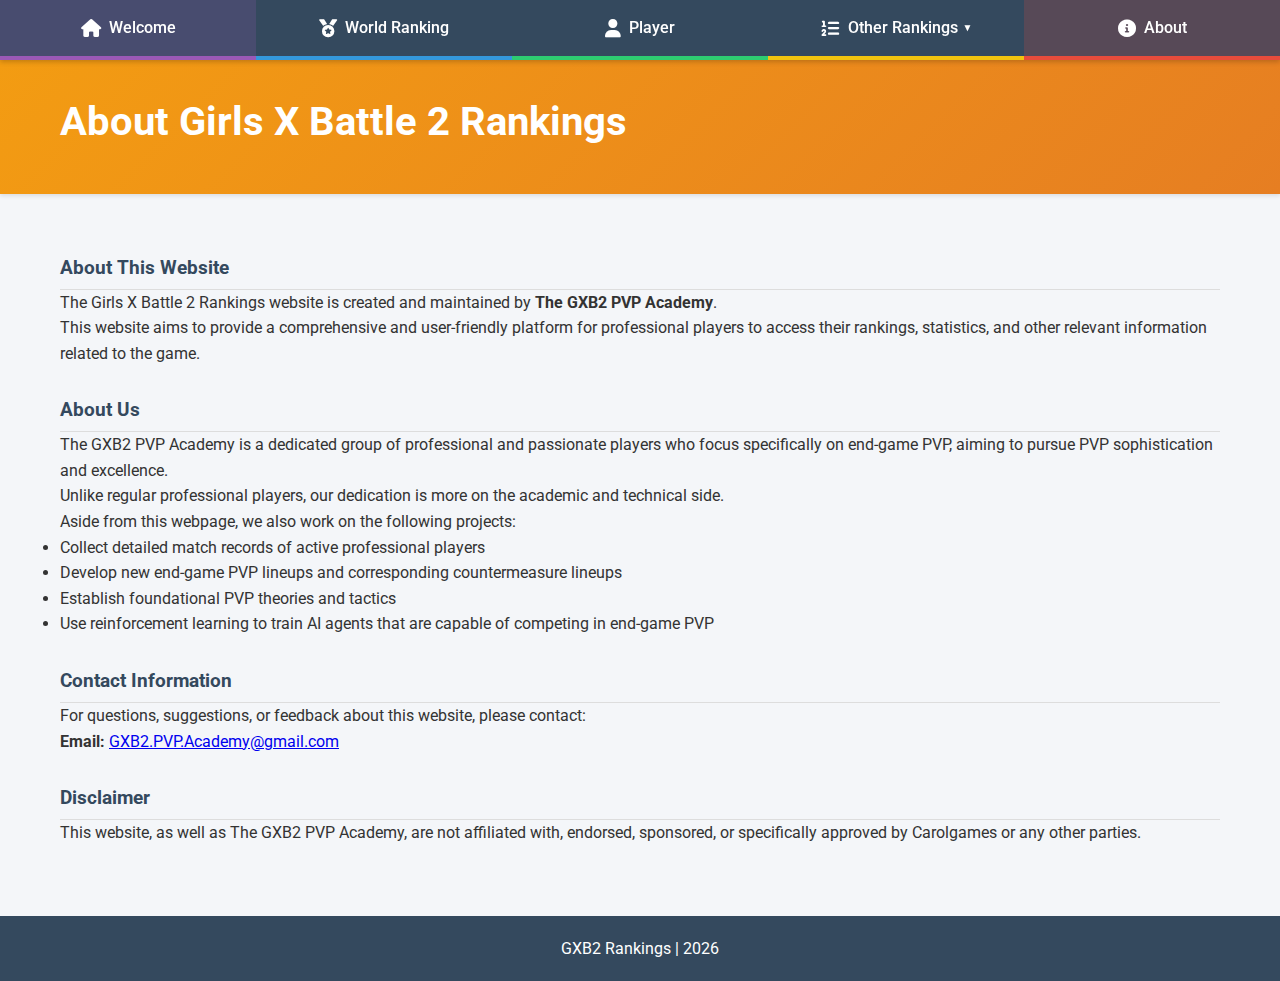
==== about.html @ 475e9439 "Initial commit" ====
<!DOCTYPE html>
<html lang="en">
<head>
    <meta charset="UTF-8">
    <meta name="viewport" content="width=device-width, initial-scale=1.0">
    <title>About - GXB2 Rankings</title>
    <link rel="stylesheet" href="css/styles.css">
    <link href="https://fonts.googleapis.com/css2?family=Roboto:wght@300;400;500;700&display=swap" rel="stylesheet">
    <!-- Font Awesome for icons -->
    <link rel="stylesheet" href="https://cdnjs.cloudflare.com/ajax/libs/font-awesome/6.0.0-beta3/css/all.min.css">
</head>
<body>
    
    <!-- Top Navigation Menu -->
    <nav class="nav-container">
        <div class="navbar">
            <ul class="nav-menu">
                <li class="nav-item">
                    <a href="index.html" class="nav-link">
                        <i class="fas fa-home nav-icon"></i>Welcome
                    </a>
                </li>
                <li class="nav-item">
                    <a href="world-ranking.html" class="nav-link">
                        <i class="fas fa-medal nav-icon"></i>World Ranking
                    </a>
                </li>
                <li class="nav-item">
                    <a href="player-search.html" class="nav-link">
                        <i class="fas fa-user nav-icon"></i>Player
                    </a>
                </li>
                <li class="nav-item dropdown">
                    <a href="#" class="nav-link dropdown-toggle">
                        <i class="fas fa-list-ol nav-icon"></i>Other Rankings
                    </a>
                    <ul class="dropdown-menu">
                        <a href="highest-score.html" class="dropdown-item">Highest Score Ranking</a>
                        <a href="historical-season.html" class="dropdown-item">Historical Season Ranking</a>
                        <a href="total-title.html" class="dropdown-item">Total Title Ranking</a>
                        <a href="no1-holder-consecutive.html" class="dropdown-item">World No.1 Ranking (Consecutive)</a>
                        <a href="no1-holder-regular.html" class="dropdown-item">World No.1 Ranking (Regular)</a>
                    </ul>
                </li>
                <li class="nav-item">
                    <a href="about.html" class="nav-link active">
                        <i class="fas fa-info-circle nav-icon"></i>About
                    </a>
                </li>
            </ul>
            <div class="menu-toggle">
                <i class="fas fa-bars"></i>
            </div>
        </div>
    </nav>

    <header>
        <div class="container">
            <h1>About Girls X Battle 2 Rankings</h1>
        </div>
    </header>
    
    <div class="page-container">
        <main class="container">
            <div class="page-content">
                <h3 style="margin-top: 30px; color: var(--dark); border-bottom: 1px solid var(--border); padding-bottom: 5px;">About This Website</h3>
                <p>The Girls X Battle 2 Rankings website is created and maintained by <strong>The GXB2 PVP Academy</strong>.</p>
                <p>This website aims to provide a comprehensive and user-friendly platform for professional players to access their rankings, statistics, and other relevant information related to the game.</p>

                <h3 style="margin-top: 30px; color: var(--dark); border-bottom: 1px solid var(--border); padding-bottom: 5px;">About Us</h3>
                <p>The GXB2 PVP Academy is a dedicated group of professional and passionate players who focus specifically on end-game PVP, aiming to pursue PVP sophistication and excellence.</p>
                <p>Unlike regular professional players, our dedication is more on the academic and technical side.</p>
                <p>Aside from this webpage, we also work on the following projects:</p>
                <li>Collect detailed match records of active professional players</li>
                <li>Develop new end-game PVP lineups and corresponding countermeasure lineups</li>
                <li>Establish foundational PVP theories and tactics</li>
                <li>Use reinforcement learning to train AI agents that are capable of competing in end-game PVP</li>

                <h3 style="margin-top: 30px; color: var(--dark); border-bottom: 1px solid var(--border); padding-bottom: 5px;">Contact Information</h3>
                <p>For questions, suggestions, or feedback about this website, please contact:</p>
                <p><strong>Email:</strong> <a href="mailto:GXB2.PVP.Academy@gmail.com">GXB2.PVP.Academy@gmail.com</a></p>
                
                <h3 style="margin-top: 30px; color: var(--dark); border-bottom: 1px solid var(--border); padding-bottom: 5px;">Disclaimer</h3>
                <p>This website, as well as The GXB2 PVP Academy, are not affiliated with, endorsed, sponsored, or specifically approved by Carolgames or any other parties.</p>
            </div>
        </main>
        
        <footer>
            <div class="container">
                <p>GXB2 Rankings | <span id="footer-year">2025</span></p>
            </div>
        </footer>
    </div>
    
    <script src="js/main.js"></script>
</body>
</html>
---- css/styles.css ----
:root {
    --primary: #f39c12;
    --secondary: #e67e22;
    --light: #f4f6f9;
    --dark: #34495e;
    --success: #2ecc71;
    --danger: #e74c3c;
    --text: #333;
    --text-light: #777;
    --border: #ddd;
    --shadow: 0 2px 4px rgba(0, 0, 0, 0.1);
}

* {
    margin: 0;
    padding: 0;
    box-sizing: border-box;
}

body {
    font-family: 'Roboto', sans-serif;
    background-color: var(--light);
    color: var(--text);
    line-height: 1.6;
}

.container {
    width: 100%;
    max-width: 1200px;
    margin: 0 auto;
    padding: 0 20px;
}

/* Header */
header {
    background: linear-gradient(135deg, var(--primary) 0%, var(--secondary) 100%);
    color: white;
    padding: 30px 0;
    box-shadow: var(--shadow);
}

header h1 {
    font-size: 2.5rem;
    font-weight: 700;
    margin-bottom: 10px;
}

header h1 span {
    font-weight: 300;
}

.season-info {
    display: flex;
    gap: 20px;
    opacity: 0.9;
}

/* Updated Navigation Menu - Horizontal Top Bar */
.nav-container {
    position: sticky;
    top: 0;
    left: 0;
    right: 0;
    background-color: var(--dark);
    box-shadow: 0 2px 5px rgba(0, 0, 0, 0.2);
    z-index: 1001;
    width: 100%;
}

.navbar {
    display: flex;
    flex-direction: row;
    justify-content: center;
    padding: 0;
    max-width: 1500px;
    margin: 0 auto;
}

.nav-menu {
    display: flex;
    flex-direction: row;
    list-style: none;
    margin: 0;
    padding: 0;
    justify-content: center;
    width: 100%;
}

.nav-item {
    position: relative;
    flex: 1;
    text-align: center;
    max-width: 300px; /* Increased from 250px for wider menu items */
}

.nav-link {
    display: flex;
    align-items: center;
    justify-content: center;
    color: white;
    text-decoration: none;
    padding: 15px 10px;
    font-weight: 500;
    transition: all 0.3s ease;
    white-space: nowrap;
    width: 100%;
    text-align: center;
}

.nav-icon {
    font-size: 18px;
    margin-right: 8px;
}

/* Different colors for menu items */
.nav-item:nth-child(1) .nav-link { border-bottom: 4px solid #9b59b6; } /* Purple*/
.nav-item:nth-child(2) .nav-link { border-bottom: 4px solid #3498db; } /* Blue */
.nav-item:nth-child(3) .nav-link { border-bottom: 4px solid #2ecc71; } /* Green */
.nav-item:nth-child(4) .nav-link { border-bottom: 4px solid #f1c40f; } /* Yellow */
.nav-item:nth-child(5) .nav-link { border-bottom: 4px solid #e74c3c; } /* Red */

/* Hover effect for menu items */
.nav-item:nth-child(1) .nav-link:hover { background-color: rgba(155, 89, 182, 0.2); } /* Purple*/
.nav-item:nth-child(2) .nav-link:hover { background-color: rgba(52, 152, 219, 0.2); } /* Blue */
.nav-item:nth-child(3) .nav-link:hover { background-color: rgba(46, 204, 113, 0.2); } /* Green */
.nav-item:nth-child(4) .nav-link:hover { background-color: rgba(241, 196, 15, 0.2); } /* Yellow */
.nav-item:nth-child(5) .nav-link:hover { background-color: rgba(231, 76, 60, 0.2); } /* Red */

/* Active state for menu items */
.nav-item:nth-child(1) .nav-link.active { background-color: rgba(155, 89, 182, 0.2); } /* Purple*/
.nav-item:nth-child(2) .nav-link.active { background-color: rgba(52, 152, 219, 0.2); } /* Blue */
.nav-item:nth-child(3) .nav-link.active { background-color: rgba(46, 204, 113, 0.2); } /* Green */
.nav-item:nth-child(4) .nav-link.active { background-color: rgba(241, 196, 15, 0.2); } /* Yellow */
.nav-item:nth-child(5) .nav-link.active { background-color: rgba(231, 76, 60, 0.2); } /* Red */

/* Dropdown Menu */
.dropdown-menu {
    display: none;
    position: absolute;
    top: 100%;
    left: 0;
    width: 100%; /* Match parent button width */
    background-color: var(--dark);
    box-shadow: 0 8px 16px rgba(0, 0, 0, 0.2);
    z-index: 1005;
    border-radius: 0 0 4px 4px;
}

/* Make dropdown appear on click instead of hover */
.dropdown.show .dropdown-menu {
    display: block;
    animation: fadeIn 0.2s ease;
}

@keyframes fadeIn {
    from { opacity: 0; transform: translateY(-10px); }
    to { opacity: 1; transform: translateY(0); }
}

.dropdown-item {
    display: flex;
    align-items: center;
    padding: 12px 15px;
    color: white;
    text-decoration: none;
    transition: all 0.3s ease;
    font-size: 0.9rem;
    text-align: left;
}

.dropdown-item:hover {
    background-color: rgba(243, 156, 18, 0.3);
}

.dropdown-toggle::after {
    content: '▼';
    margin-left: 5px;
    font-size: 10px;
    transition: transform 0.3s ease;
}

.dropdown.show .dropdown-toggle::after {
    transform: rotate(180deg);
}

/* Mobile Menu Toggle */
.menu-toggle {
    display: none;
    cursor: pointer;
    padding: 15px;
    background: none;
    border: none;
    color: white;
    font-size: 24px;
}

/* Page container adjustments for top nav */
.page-container {
    padding-left: 0;
}

/* Responsive adjustments for top menu */
@media (max-width: 768px) {
    .nav-menu {
        flex-direction: column;
        position: absolute;
        top: 100%;
        left: 0;
        width: 100%;
        background-color: var(--dark);
        display: none;
        box-shadow: 0 4px 8px rgba(0, 0, 0, 0.1);
    }
    
    .nav-menu.active {
        display: flex;
    }
    
    .menu-toggle {
        display: flex;
        align-items: center;
        justify-content: center;
        position: absolute;
        right: 20px;
        top: 15px;
    }
    
    .nav-item {
        max-width: none;
    }
    
    .dropdown-menu {
        position: static;
        width: 100%;
        box-shadow: none;
        background-color: rgba(0, 0, 0, 0.15);
    }
    
    .dropdown-item {
        padding-left: 30px;
    }
    
    .nav-item:nth-child(1) .nav-link,
    .nav-item:nth-child(2) .nav-link,
    .nav-item:nth-child(3) .nav-link,
    .nav-item:nth-child(4) .nav-link,
    .nav-item:nth-child(5) .nav-link {
        border-bottom: none;
        border-left: 4px solid transparent;
    }
    
    .nav-item:nth-child(1) .nav-link { border-left-color: #9b59b6; } /* Purple */
    .nav-item:nth-child(2) .nav-link { border-left-color: #3498db; } /* Blue */
    .nav-item:nth-child(3) .nav-link { border-left-color: #2ecc71; } /* Green */
    .nav-item:nth-child(4) .nav-link { border-left-color: #f1c40f; } /* Yellow */
    .nav-item:nth-child(5) .nav-link { border-left-color: #e74c3c; } /* Red */
}

/* Content area for placeholder pages */
.page-content {
    padding: 30px 0;
    min-height: 400px;
}

.page-title {
    margin-bottom: 20px;
    color: var(--dark);
    border-bottom: 2px solid var(--primary);
    padding-bottom: 10px;
}

/* Main Content */
main {
    padding: 40px 0;
}

.rankings-wrapper {
    background-color: white;
    border-radius: 8px;
    box-shadow: var(--shadow);
    overflow: hidden;
}

#rankings-table {
    width: 100%;
    border-collapse: collapse;
}

#rankings-table th, 
#rankings-table td {
    padding: 15px;
    text-align: left;
    border-bottom: 1px solid var(--border);
}

#rankings-table th {
    background-color: var(--primary);
    color: white;
    font-weight: 500;
}

#rankings-table tbody tr {
    transition: background-color 0.2s ease;
    cursor: pointer;
}

#rankings-table tbody tr:hover {
    background-color: rgba(243, 156, 18, 0.1);
}

/* Column specific styles */
#rankings-table td:first-child {
    font-weight: 700;
    width: 10%;
}

#rankings-table td:nth-child(2) {
    width: 16%;
}

.change-positive {
    color: var(--success);
    font-weight: 500;
}

.change-negative {
    color: var(--danger);
    font-weight: 500;
}

.change-new {
    color: var(--primary);
    font-style: italic;
}

#rankings-table td:nth-child(3) {
    font-family: monospace;
    font-size: 1.1rem;
    width: 20%;
}

.player-info {
    display: flex;
    align-items: center;
}

.player-img {
    width: 200px;
    height: auto;
    border-radius: 1px;
    box-shadow: var(--shadow);
}

#rankings-table td:last-child {
    font-weight: 700;
    width: 20%;
}

/* Loading and Error states */
#loading, #error {
    padding: 50px;
    text-align: center;
    font-size: 1.1rem;
    color: var(--text-light);
}

#error {
    color: var(--danger);
}

.hidden {
    display: none;
}

/* Footer */
footer {
    background-color: var(--dark);
    color: white;
    text-align: center;
    padding: 20px 0;
    margin-top: 40px;
}

/* Responsive adjustments */
@media (max-width: 768px) {
    header h1 {
        font-size: 2rem;
    }
    
    .season-info {
        flex-direction: column;
        gap: 5px;
    }
    
    #rankings-table th, 
    #rankings-table td {
        padding: 10px;
    }
    
    .player-img {
        width: 120px; /* Reduced from 120px to 40px (1/3) */
    }

    .nav-container {
        width: 0;
    }
    
    .nav-container.expanded {
        width: 240px;
    }
    
    .page-container {
        padding-left: 0;
    }
    
    .nav-menu {
        position: fixed;
        left: -100%;
        top: 70px;
        flex-direction: column;
        background-color: var(--dark);
        width: 100%;
        text-align: center;
        transition: 0.3s;
        box-shadow: 0 10px 20px rgba(0, 0, 0, 0.1);
    }
    
    .nav-menu.active {
        left: 0;
    }
    
    .nav-logo {
        display: block;
    }
    
    .hamburger {
        display: block;
    }
    
    .hamburger.active .hamburger-line:nth-child(2) {
        opacity: 0;
    }
    
    .hamburger.active .hamburger-line:nth-child(1) {
        transform: translateY(8px) rotate(45deg);
    }
    
    .hamburger.active .hamburger-line:nth-child(3) {
        transform: translateY(-8px) rotate(-45deg);
    }
    
    .dropdown-menu {
        position: static;
        display: none;
        width: 100%;
        box-shadow: none;
        background-color: rgba(0, 0, 0, 0.1);
    }
    
    .dropdown.active .dropdown-menu {
        display: block;
    }
    
    .dropdown-toggle::after {
        content: '+';
        margin-left: 5px;
    }
    
    .dropdown.active .dropdown-toggle::after {
        content: '-';
    }
}

@media (max-width: 576px) {
    #rankings-table th:nth-child(3), 
    #rankings-table td:nth-child(3) {
        display: none; /* Hide player ID on small screens */
    }
    
    .player-img {
        width: 100px;
    }
}

/* Tooltip styling */
.tooltip {
    position: absolute;
    background-color: rgba(52, 73, 94, 0.95);
    color: white;
    padding: 10px 15px;
    border-radius: 4px;
    font-size: 14px;
    z-index: 1000;
    box-shadow: 0 2px 10px rgba(0, 0, 0, 0.2);
    pointer-events: none;
    opacity: 0;
    transition: opacity 0.3s ease;
    max-width: 350px; /* Increased from 250px to accommodate longer lists of seasons */
    white-space: normal; /* Allow wrapping of text instead of nowrap */
}

.tooltip.visible {
    opacity: 1;
    display: block !important;
}

.tooltip.hidden {
    opacity: 0;
    display: none;
}

.tooltip .breakdown-title {
    font-weight: 500;
    color: var(--primary);
    margin-bottom: 5px;
    border-bottom: 1px solid rgba(255, 255, 255, 0.2);
    padding-bottom: 3px;
}

.tooltip .breakdown-item {
    margin-bottom: 3px;
}

.tooltip .champion {
    color: gold;
}

.tooltip .runnerup {
    color: silver;
}

.tooltip .top4 {
    color: #cd7f32; /* Bronze */
}

.tooltip .top8 {
    color: #a0d6b4; /* Light green */
}

.tooltip .seasons {
    color: #bbb;
    font-size: 13px;
}

/* Make score cells show a pointer cursor to indicate interactivity */
.score {
    position: relative;
}

/* Add whitespace between score and diff */
.score span {
    margin-left: 3px;
}

/* Player Chart Styling */
.chart-container {
    position: absolute;
    width: 450px;
    height: 300px;
    background-color: white;
    border-radius: 8px;
    box-shadow: 0 4px 15px rgba(0, 0, 0, 0.15);
    padding: 15px;
    z-index: 1000;
    transition: opacity 0.3s ease;
    border: 1px solid var(--border);
}

.chart-container.hidden {
    opacity: 0;
    pointer-events: none;
    visibility: hidden;
}

.chart-container.visible {
    opacity: 1;
    pointer-events: auto;
    visibility: visible;
}

/* Highest score specific styling */
.highest-score-table {
    width: 100%;
    border-collapse: collapse;
}

.highest-score-table th, 
.highest-score-table td {
    padding: 15px;
    text-align: left;
    border-bottom: 1px solid var(--border);
}

.highest-score-table th {
    background-color: var(--primary);
    color: white;
    font-weight: 500;
}

.highest-score-table tbody tr {
    transition: background-color 0.2s ease;
}

.highest-score-table tbody tr:hover {
    background-color: rgba(243, 156, 18, 0.1);
}

.highest-score {
    font-weight: 700;
}

/* Apply specific column styles to highest score table */
#rankings-table.highest-score-table td:first-child {
    font-weight: 700;
    width: 10%;
}

#rankings-table.highest-score-table td:nth-child(2) {
    font-family: monospace;
    font-size: 1.1rem;
    width: 20%;
}

#rankings-table.highest-score-table td:nth-child(3) {
    width: 100% !important;
}

#rankings-table.highest-score-table td:last-child {
    font-weight: 700;
    width: 60% !important;
}

/* Adjust player info image width for highest score table */
#rankings-table.highest-score-table .player-info {
    display: flex;
    align-items: center;
}

#rankings-table.highest-score-table .player-img {
    width: 200px;
    height: auto;
    border-radius: 1px;
    box-shadow: var(--shadow);
}

/* Apply world ranking styles to all rankings tables */
#rankings-table.highest-score-table td:first-child {
    font-weight: 700;
    width: 10%;
}

#rankings-table.highest-score-table td:nth-child(2) {
    font-family: monospace;
    font-size: 1.1rem;
    width: 20%;
}

#rankings-table.highest-score-table td:last-child {
    font-weight: 700;
    width: 25%;
}

/* Total title specific styling */
.total-title-table {
    width: 100%;
    border-collapse: collapse;
}

.total-title-table th, 
.total-title-table td {
    padding: 15px;
    text-align: left;
    border-bottom: 1px solid var(--border);
}

.total-title-table th {
    background-color: var(--primary);
    color: white;
    font-weight: 500;
}

.total-title-table tbody tr {
    transition: background-color 0.2s ease;
}

.total-title-table tbody tr:hover {
    background-color: rgba(243, 156, 18, 0.1);
}

/* Count cell styling */
.champion-count {
    color: gold;
    font-weight: 700;
    text-align: center;
}

.runnerup-count {
    color: silver;
    font-weight: 500;
    text-align: center;
}

.top4-count {
    color: #cd7f32; /* Bronze */
    font-weight: 500;
    text-align: center;
}

.top8-count {
    color: #a0d6b4; /* Light green */
    font-weight: 400;
    text-align: center;
}

.total-count {
    font-weight: 700;
    color: var(--dark);
    text-align: center;
}

/* Apply specific column styles to total title table */
#rankings-table.total-title-table td:first-child {
    font-weight: 700;
    width: 8%;
}

#rankings-table.total-title-table td:nth-child(2) {
    font-family: monospace;
    font-size: 1.1rem;
    width: 12%;
}

#rankings-table.total-title-table td:nth-child(3) {
    width: 100%;
}

#rankings-table.total-title-table td:nth-child(4),
#rankings-table.total-title-table td:nth-child(5),
#rankings-table.total-title-table td:nth-child(6),
#rankings-table.total-title-table td:nth-child(7) {
    width: 10%;
}

#rankings-table.total-title-table td:last-child {
    width: 13%;
}

/* Responsive adjustments for total title table */
@media (max-width: 992px) {
    .total-title-table th,  
    .total-title-table td {
        padding: 10px 5px;
        font-size: 0.9rem;
    }
    
    #rankings-table.total-title-table .player-img {
        width: 150px;
    }
}

@media (max-width: 768px) {
    #rankings-table.total-title-table .player-img {
        width: 100px;
    }
}

@media (max-width: 576px) {
    .total-title-table th:nth-child(4),
    .total-title-table td:nth-child(4),
    .total-title-table th:nth-child(5),
    .total-title-table td:nth-child(5),
    .total-title-table th:nth-child(6),
    .total-title-table td:nth-child(6),
    .total-title-table th:nth-child(7),
    .total-title-table td:nth-child(7) {
        display: none; /* Hide individual title counts on very small screens */
    }
    
    #rankings-table.total-title-table td:nth-child(2) {
        font-size: 0.9rem;
    }
}

/* Make highest score cell show a pointer cursor to indicate interactivity */
.highest-score-cell {
    font-weight: 700;
    position: relative;
    cursor: pointer;  /* Added to maintain consistency even if inline style is not applied */
}

/* No.1 Rankings specific styling */
.no1-table td:first-child {
    font-weight: 700;
    width: 8%;
}

.no1-table td:nth-child(2) {
    font-family: monospace;
    font-size: 1.1rem;
    width: 12%;
}

.no1-table td:nth-child(3) {
    width: 100% !important;
}

.no1-table td:last-child {
    width: 50% !important; /* Increase width for seasons column */
}

.no1-seasons {
    position: relative;
}

/* Make table rows visibly clickable */
.clickable-row {
    cursor: pointer;
    transition: background-color 0.2s ease, transform 0.1s ease;
}

.clickable-row:hover {
    background-color: rgba(243, 156, 18, 0.1);
    transform: translateY(-2px);
    box-shadow: 0 2px 5px rgba(0, 0, 0, 0.05);
}
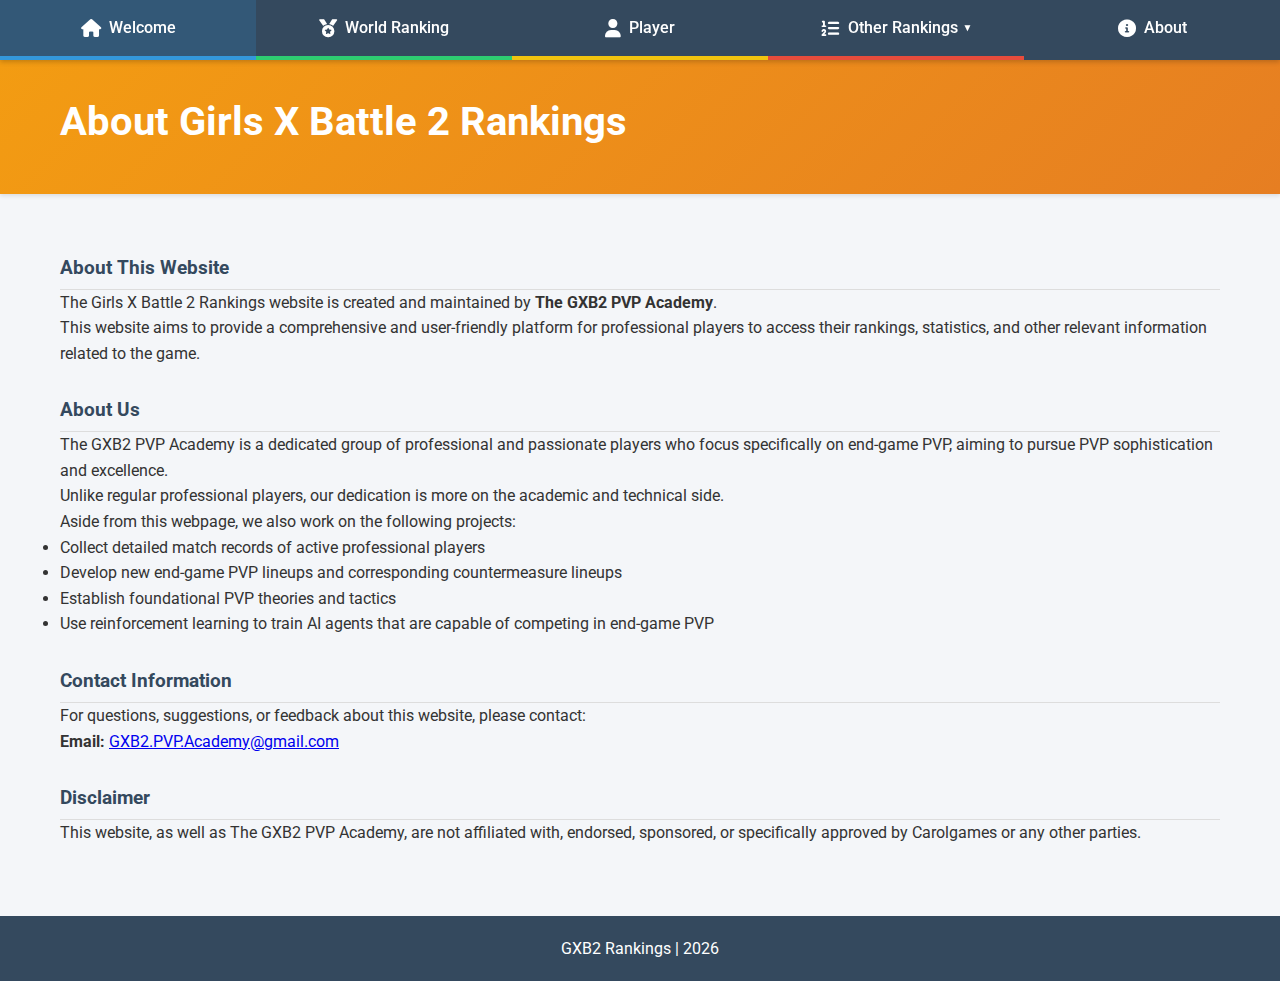
==== commit 5e8162a4: "Better viewing experience for mobile phones" ====
--- a/about.html
+++ b/about.html
@@ -14,6 +14,9 @@
     <!-- Top Navigation Menu -->
     <nav class="nav-container">
         <div class="navbar">
+            <div class="menu-toggle">
+                <i class="fas fa-bars"></i>
+            </div>
             <ul class="nav-menu">
                 <li class="nav-item">
                     <a href="index.html" class="nav-link">
--- a/css/styles.css
+++ b/css/styles.css
@@ -254,6 +254,166 @@
     .nav-item:nth-child(3) .nav-link { border-left-color: #2ecc71; } /* Green */
     .nav-item:nth-child(4) .nav-link { border-left-color: #f1c40f; } /* Yellow */
     .nav-item:nth-child(5) .nav-link { border-left-color: #e74c3c; } /* Red */
+}
+
+/* Mobile Navigation - Fix for menu disappearing on small screens */
+@media screen and (max-width: 768px) {
+    .navbar {
+        flex-direction: column;
+        align-items: flex-start;
+    }
+    
+    .nav-menu {
+        display: none;
+        width: 100%;
+        flex-direction: column;
+        background-color: #2c3e50;
+        padding: 0;
+        margin: 0;
+    }
+    
+    .nav-menu.active {
+        display: flex;
+    }
+    
+    .nav-item {
+        width: 100%;
+        margin: 0;
+        text-align: center;
+    }
+    
+    .nav-link {
+        padding: 15px;
+        width: 100%;
+        display: block;
+        border-bottom: 1px solid rgba(255, 255, 255, 0.1);
+    }
+    
+    .dropdown-menu {
+        position: static;
+        background-color: #34495e;
+        width: 100%;
+        box-shadow: none;
+        max-height: none;
+        animation: none;
+    }
+    
+    .dropdown-item {
+        padding: 12px 15px;
+        text-align: center;
+    }
+    
+    .menu-toggle {
+        display: block;
+        cursor: pointer;
+        padding: 15px;
+        font-size: 24px;
+        color: white;
+        align-self: flex-end;
+        position: absolute;
+        right: 15px;
+        top: 10px;
+    }
+}
+
+@media (max-width: 768px) {
+    header h1 {
+        font-size: 2rem;
+    }
+    
+    .season-info {
+        flex-direction: column;
+        gap: 5px;
+    }
+    
+    #rankings-table th, 
+    #rankings-table td {
+        padding: 10px;
+    }
+    
+    .player-img {
+        width: 120px; /* Reduced from 120px to 40px (1/3) */
+    }
+
+    .nav-container {
+        width: 0;
+    }
+    
+    .nav-container.expanded {
+        width: 240px;
+    }
+    
+    .page-container {
+        padding-left: 0;
+    }
+    
+    .nav-menu {
+        position: fixed;
+        left: -100%;
+        top: 70px;
+        flex-direction: column;
+        background-color: var(--dark);
+        width: 100%;
+        text-align: center;
+        transition: 0.3s;
+        box-shadow: 0 10px 20px rgba(0, 0, 0, 0.1);
+    }
+    
+    .nav-menu.active {
+        left: 0;
+    }
+    
+    .nav-logo {
+        display: block;
+    }
+    
+    .hamburger {
+        display: block;
+    }
+    
+    .hamburger.active .hamburger-line:nth-child(2) {
+        opacity: 0;
+    }
+    
+    .hamburger.active .hamburger-line:nth-child(1) {
+        transform: translateY(8px) rotate(45deg);
+    }
+    
+    .hamburger.active .hamburger-line:nth-child(3) {
+        transform: translateY(-8px) rotate(-45deg);
+    }
+    
+    .dropdown-menu {
+        position: static;
+        display: none;
+        width: 100%;
+        box-shadow: none;
+        background-color: rgba(0, 0, 0, 0.1);
+    }
+    
+    .dropdown.active .dropdown-menu {
+        display: block;
+    }
+    
+    .dropdown-toggle::after {
+        content: '+';
+        margin-left: 5px;
+    }
+    
+    .dropdown.active .dropdown-toggle::after {
+        content: '-';
+    }
+}
+
+@media (max-width: 576px) {
+    #rankings-table th:nth-child(3), 
+    #rankings-table td:nth-child(3) {
+        display: none; /* Hide player ID on small screens */
+    }
+    
+    .player-img {
+        width: 100px;
+    }
 }
 
 /* Content area for placeholder pages */
@@ -823,3 +983,150 @@
     transform: translateY(-2px);
     box-shadow: 0 2px 5px rgba(0, 0, 0, 0.05);
 }
+
+/* Mobile Navigation - Side Menu for Small Screens */
+@media screen and (max-width: 768px) {
+    /* Hide the regular horizontal navigation on small screens */
+    .navbar {
+        padding: 0;
+    }
+    
+    .nav-menu {
+        display: flex;
+        flex-direction: column;
+        position: fixed;
+        left: -80%;
+        top: 0;
+        width: 80%;
+        height: 100vh;
+        background-color: #2c3e50;
+        box-shadow: 0 0 10px rgba(0, 0, 0, 0.5);
+        transition: all 0.3s ease;
+        z-index: 1000;
+        overflow-y: auto;
+        padding: 50px 0 20px 0;
+    }
+    
+    .nav-menu.active {
+        left: 0;
+    }
+    
+    .nav-item {
+        width: 100%;
+        margin: 0;
+        border-bottom: 1px solid rgba(255, 255, 255, 0.1);
+    }
+    
+    .nav-link {
+        padding: 10px 15px;
+        width: 100%;
+        display: flex;
+        align-items: center;
+        border-bottom: none !important;
+    }
+    
+    .nav-icon {
+        margin-right: 10px;
+        width: 20px;
+        text-align: center;
+    }
+    
+    /* Menu hamburger button */
+    .menu-toggle {
+        display: block;
+        position: fixed;
+        top: 15px;
+        left: 15px;
+        z-index: 1001;
+        background-color: #3498db; /* Blue button - visible against white/dark backgrounds */
+        color: white;
+        border: none;
+        border-radius: 4px;
+        padding: 7px 10px;
+        cursor: pointer;
+        box-shadow: 0 2px 5px rgba(0, 0, 0, 0.2);
+    }
+    
+    .menu-toggle i {
+        font-size: 20px;
+    }
+    
+    /* Dropdown menu styles for mobile */
+    .dropdown-menu {
+        position: static;
+        max-height: 0;
+        overflow: hidden;
+        width: 100%;
+        opacity: 1;
+        transform: none;
+        box-shadow: none;
+        padding: 0;
+        margin: 0;
+        transition: max-height 0.3s ease;
+        background-color: #34495e; /* Darker than parent menu for contrast */
+    }
+    
+    .dropdown.show .dropdown-menu {
+        max-height: 300px; /* Allow space for dropdown to expand */
+        padding: 5px 0;
+    }
+    
+    .dropdown-item {
+        padding: 8px 15px 8px 45px; /* Extra padding on left to indent */
+        border-bottom: 1px solid rgba(255, 255, 255, 0.05);
+        font-size: 14px;
+    }
+    
+    /* Close button inside the menu */
+    .menu-close {
+        position: absolute;
+        top: 10px;
+        right: 10px;
+        background: none;
+        border: none;
+        color: white;
+        font-size: 18px;
+        cursor: pointer;
+    }
+    
+    /* Overlay when menu is open */
+    .menu-overlay {
+        position: fixed;
+        top: 0;
+        left: 0;
+        width: 100%;
+        height: 100%;
+        background-color: rgba(0, 0, 0, 0.5);
+        z-index: 999;
+        display: none;
+    }
+    
+    .menu-overlay.active {
+        display: block;
+    }
+    
+    /* Adjust header to account for menu button */
+    header .container {
+        padding-left: 50px;
+    }
+    
+    /* Fix dropdown toggle arrows */
+    .dropdown-toggle::after {
+        position: absolute;
+        right: 15px;
+        top: 50%;
+        transform: translateY(-50%);
+    }
+}
+
+/* Desktop Navigation - Only show horizontal menu on larger screens */
+@media screen and (min-width: 769px) {
+    .menu-toggle, .menu-close, .menu-overlay {
+        display: none;
+    }
+    
+    .nav-menu {
+        display: flex;
+        flex-direction: row;
+    }
+}
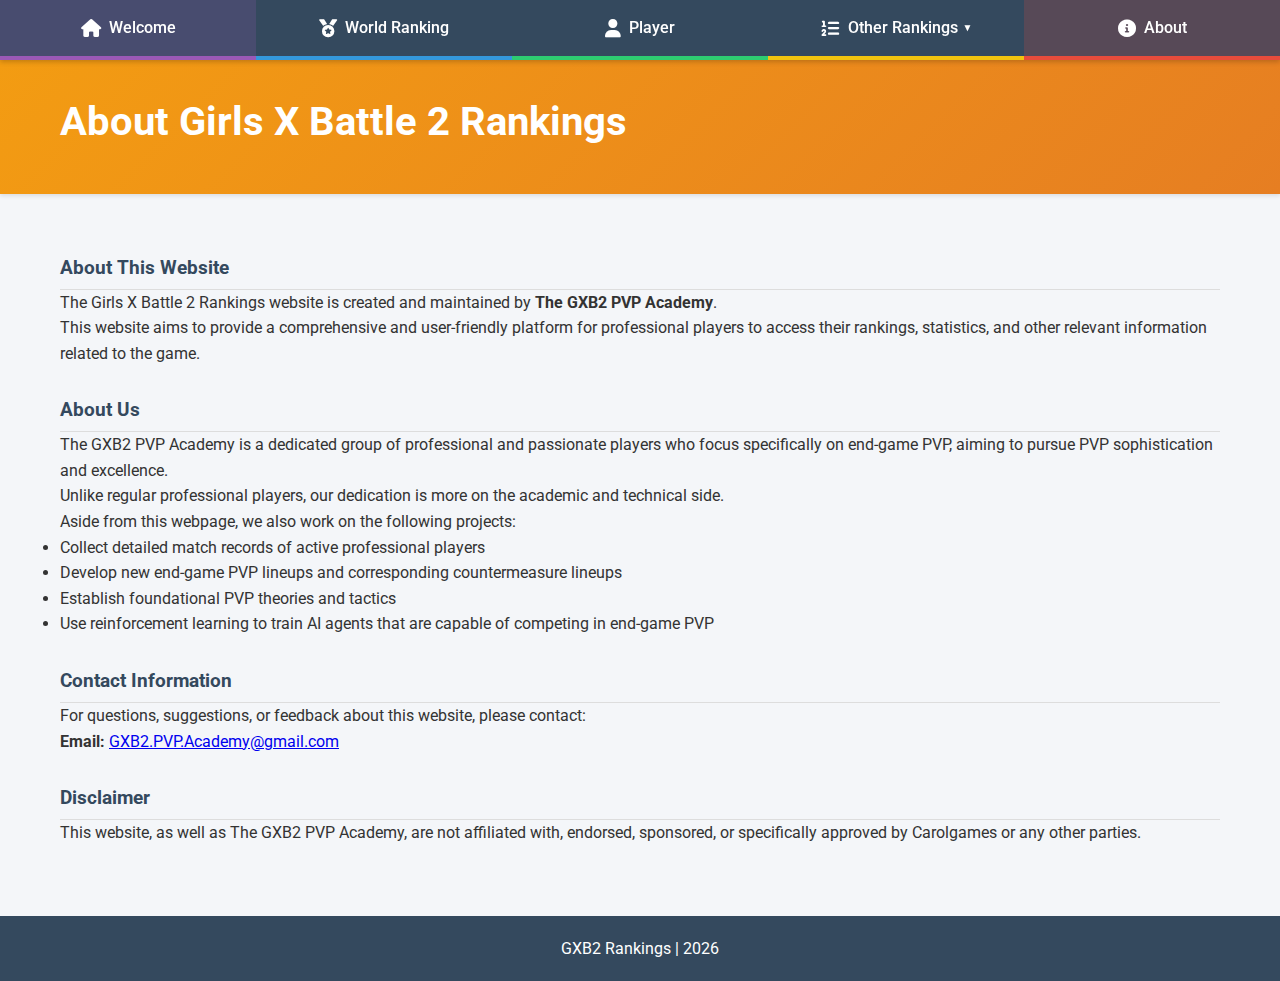
==== commit 1638a269: "Better viewing experience for mobile phones" ====
--- a/about.html
+++ b/about.html
@@ -14,6 +14,7 @@
     <!-- Top Navigation Menu -->
     <nav class="nav-container">
         <div class="navbar">
+            <!-- Add hamburger toggle button -->
             <div class="menu-toggle">
                 <i class="fas fa-bars"></i>
             </div>
--- a/css/styles.css
+++ b/css/styles.css
@@ -986,110 +986,109 @@
 
 /* Mobile Navigation - Side Menu for Small Screens */
 @media screen and (max-width: 768px) {
-    /* Hide the regular horizontal navigation on small screens */
-    .navbar {
-        padding: 0;
-    }
-    
-    .nav-menu {
-        display: flex;
-        flex-direction: column;
+    /* Container for the side menu */
+    .nav-container {
         position: fixed;
-        left: -80%;
+        width: 100%;
         top: 0;
-        width: 80%;
-        height: 100vh;
-        background-color: #2c3e50;
-        box-shadow: 0 0 10px rgba(0, 0, 0, 0.5);
-        transition: all 0.3s ease;
+        left: 0;
         z-index: 1000;
-        overflow-y: auto;
-        padding: 50px 0 20px 0;
-    }
-    
-    .nav-menu.active {
-        left: 0;
-    }
-    
-    .nav-item {
-        width: 100%;
-        margin: 0;
-        border-bottom: 1px solid rgba(255, 255, 255, 0.1);
-    }
-    
-    .nav-link {
-        padding: 10px 15px;
-        width: 100%;
-        display: flex;
-        align-items: center;
-        border-bottom: none !important;
-    }
-    
-    .nav-icon {
-        margin-right: 10px;
-        width: 20px;
-        text-align: center;
-    }
-    
-    /* Menu hamburger button */
+        background-color: transparent;
+    }
+    
+    /* Hamburger menu button */
     .menu-toggle {
         display: block;
         position: fixed;
-        top: 15px;
-        left: 15px;
+        top: 10px;
+        left: 10px;
+        padding: 8px 12px;
+        background-color: #3498db;
+        color: #ffffff;
+        border-radius: 5px;
+        box-shadow: 0 2px 5px rgba(0,0,0,0.2);
+        z-index: 1002;
+        cursor: pointer;
+    }
+    
+    /* Hide regular menu by default */
+    .navbar {
+        width: 100%;
+        padding: 0;
+    }
+    
+    /* Style the side menu */
+    .nav-menu {
+        position: fixed;
+        top: 0;
+        left: -80%;
+        width: 80%;
+        height: 100%;
+        background-color: #2c3e50;
+        display: flex;
+        flex-direction: column;
+        padding: 60px 0 20px 0;
+        overflow-y: auto;
+        transition: left 0.3s ease;
         z-index: 1001;
-        background-color: #3498db; /* Blue button - visible against white/dark backgrounds */
-        color: white;
-        border: none;
-        border-radius: 4px;
-        padding: 7px 10px;
-        cursor: pointer;
-        box-shadow: 0 2px 5px rgba(0, 0, 0, 0.2);
-    }
-    
-    .menu-toggle i {
-        font-size: 20px;
-    }
-    
-    /* Dropdown menu styles for mobile */
+        box-shadow: 3px 0 10px rgba(0,0,0,0.2);
+    }
+    
+    /* When menu is active, show it */
+    .nav-menu.active {
+        left: 0;
+    }
+    
+    /* Style menu items for mobile */
+    .nav-item {
+        width: 100%;
+        margin: 0;
+        border-bottom: 1px solid rgba(255, 255, 255, 0.1);
+    }
+    
+    /* Remove bottom borders from nav links for mobile */
+    .nav-item .nav-link {
+        border-bottom: none !important;
+        padding: 15px 20px;
+        width: 100%;
+        display: flex;
+        align-items: center;
+    }
+    
+    /* Mobile dropdown styles */
     .dropdown-menu {
         position: static;
+        box-shadow: none;
         max-height: 0;
         overflow: hidden;
         width: 100%;
-        opacity: 1;
-        transform: none;
-        box-shadow: none;
+        transition: max-height 0.3s ease;
+        margin: 0;
         padding: 0;
-        margin: 0;
-        transition: max-height 0.3s ease;
-        background-color: #34495e; /* Darker than parent menu for contrast */
     }
     
     .dropdown.show .dropdown-menu {
-        max-height: 300px; /* Allow space for dropdown to expand */
+        max-height: 300px;
         padding: 5px 0;
     }
     
     .dropdown-item {
-        padding: 8px 15px 8px 45px; /* Extra padding on left to indent */
-        border-bottom: 1px solid rgba(255, 255, 255, 0.05);
-        font-size: 14px;
-    }
-    
-    /* Close button inside the menu */
+        padding-left: 40px;
+    }
+    
+    /* Close button inside mobile menu */
     .menu-close {
         position: absolute;
         top: 10px;
         right: 10px;
-        background: none;
+        background-color: transparent;
         border: none;
         color: white;
-        font-size: 18px;
+        font-size: 20px;
         cursor: pointer;
     }
     
-    /* Overlay when menu is open */
+    /* Overlay when mobile menu is open */
     .menu-overlay {
         position: fixed;
         top: 0;
@@ -1097,7 +1096,7 @@
         width: 100%;
         height: 100%;
         background-color: rgba(0, 0, 0, 0.5);
-        z-index: 999;
+        z-index: 1000;
         display: none;
     }
     
@@ -1105,21 +1104,13 @@
         display: block;
     }
     
-    /* Adjust header to account for menu button */
+    /* Fix header to account for hamburger menu */
     header .container {
         padding-left: 50px;
     }
-    
-    /* Fix dropdown toggle arrows */
-    .dropdown-toggle::after {
-        position: absolute;
-        right: 15px;
-        top: 50%;
-        transform: translateY(-50%);
-    }
-}
-
-/* Desktop Navigation - Only show horizontal menu on larger screens */
+}
+
+/* Desktop Navigation */
 @media screen and (min-width: 769px) {
     .menu-toggle, .menu-close, .menu-overlay {
         display: none;
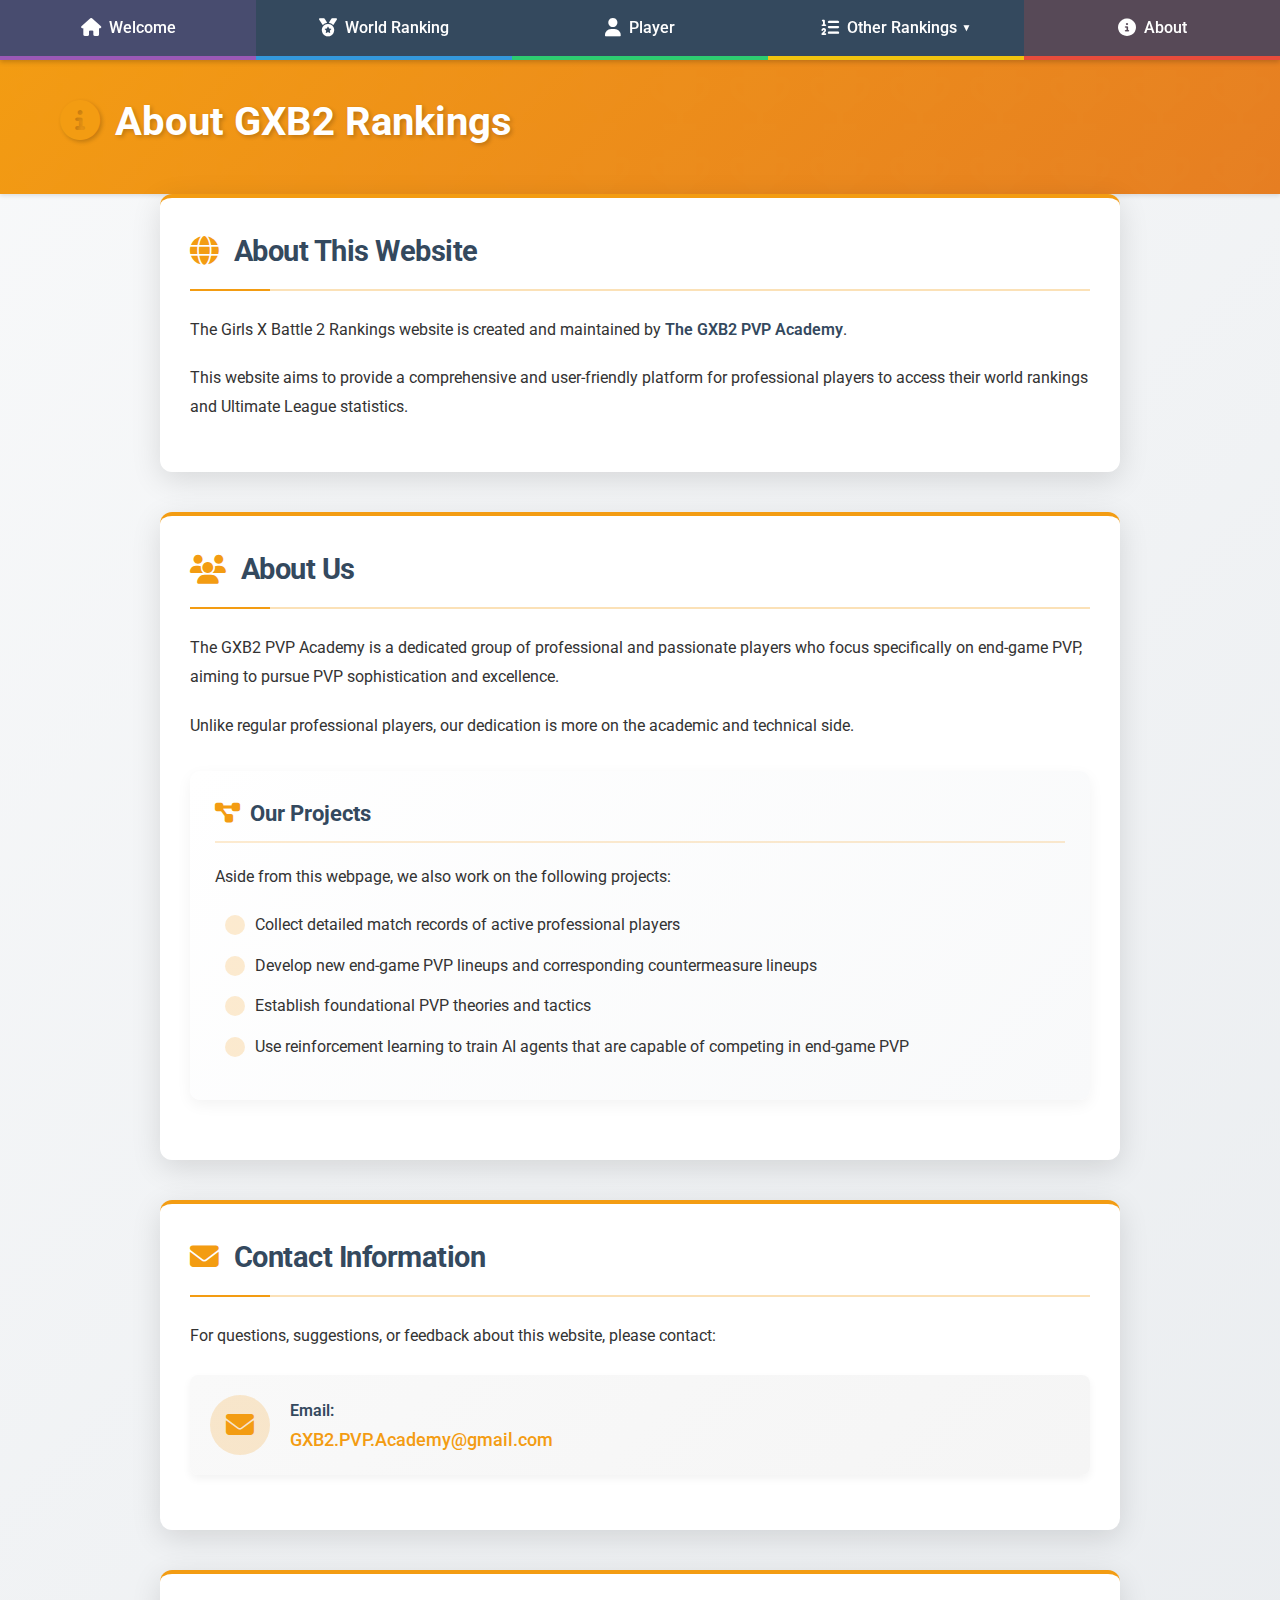
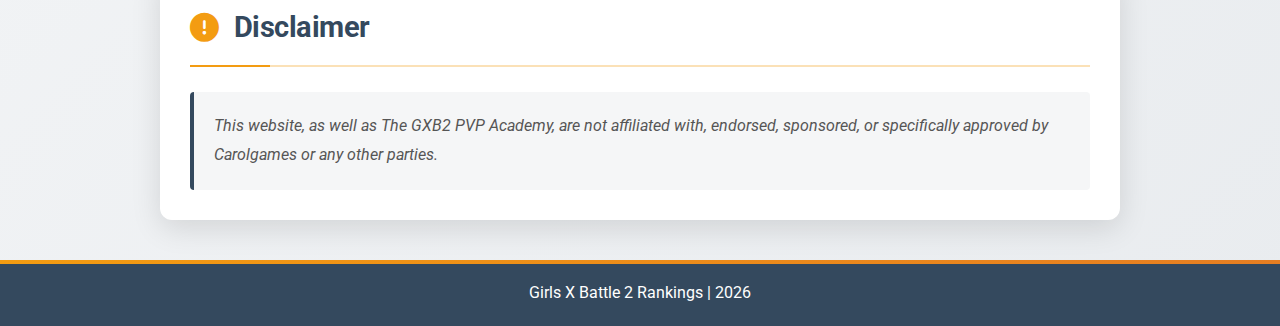
==== commit 3969107e: "Beautify webpage" ====
--- a/about.html
+++ b/about.html
@@ -7,7 +7,211 @@
     <link rel="stylesheet" href="css/styles.css">
     <link href="https://fonts.googleapis.com/css2?family=Roboto:wght@300;400;500;700&display=swap" rel="stylesheet">
     <!-- Font Awesome for icons -->
-    <link rel="stylesheet" href="https://cdnjs.cloudflare.com/ajax/libs/font-awesome/6.0.0-beta3/css/all.min.css">
+    <link rel="stylesheet" href="https://cdnjs.cloudflare.com/ajax/libs/font-awesome/6.7.2/css/all.min.css">
+    <style>
+        /* Enhanced about page styling */
+        body {
+            background: linear-gradient(135deg, #f8f9fa 0%, #e9ecef 100%);
+        }
+        
+        .about-content {
+            max-width: 1000px;
+            margin: 0 auto;
+            position: relative;
+        }
+        
+        /* Decorative header with trophy icons */
+        header {
+            position: relative;
+            overflow: hidden;
+        }
+        
+        header::before {
+            content: "";
+            position: absolute;
+            top: 0;
+            left: 0;
+            right: 0;
+            bottom: 0;
+            background-image: url("data:image/svg+xml,%3Csvg xmlns='http://www.w3.org/2000/svg' width='80' height='80' viewBox='0 0 24 24' fill='%23ffffff10'%3E%3Cpath d='M19 5h-2V3H7v2H5c-1.1 0-2 .9-2 2v1c0 2.55 1.92 4.63 4.39 4.94.63 1.5 1.98 2.63 3.61 2.96V19H7v2h10v-2h-4v-3.1c1.63-.33 2.98-1.46 3.61-2.96C19.08 12.63 21 10.55 21 8V7c0-1.1-.9-2-2-2zM5 8V7h2v3.82C5.84 10.4 5 9.3 5 8zm14 0c0 1.3-.84 2.4-2 2.82V7h2v1z'/%3E%3C/svg%3E");
+            opacity: 0.07;
+        }
+        
+        header h1 {
+            position: relative;
+            text-shadow: 2px 2px 4px rgba(0,0,0,0.2);
+        }
+        
+        .about-section {
+            margin-bottom: 40px;
+            background-color: white;
+            padding: 30px;
+            border-radius: 12px;
+            box-shadow: 0 8px 30px rgba(0, 0, 0, 0.12);
+            position: relative;
+            overflow: hidden;
+            border-top: 4px solid var(--primary);
+        }
+        
+        .section-title {
+            color: var(--dark);
+            margin-bottom: 25px;
+            padding-bottom: 15px;
+            border-bottom: 2px solid rgba(243, 156, 18, 0.3);
+            position: relative;
+            font-weight: 700;
+            font-size: 1.8rem;
+            letter-spacing: -0.5px;
+            display: flex;
+            align-items: center;
+        }
+        
+        .section-title::after {
+            content: "";
+            position: absolute;
+            bottom: -2px;
+            left: 0;
+            width: 80px;
+            height: 2px;
+            background-color: var(--primary);
+        }
+        
+        .section-title i {
+            margin-right: 15px;
+            color: var(--primary);
+            font-size: 1.8rem;
+        }
+        
+        .about-content p {
+            line-height: 1.8;
+            margin-bottom: 20px;
+            position: relative;
+            z-index: 1;
+        }
+        
+        .about-content strong {
+            color: var(--dark);
+            font-weight: 600;
+        }
+        
+        .about-content a {
+            color: var(--primary);
+            text-decoration: none;
+            font-weight: 500;
+            position: relative;
+            transition: color 0.2s ease;
+        }
+        
+        .about-content a:hover {
+            color: var(--secondary);
+        }
+        
+        .about-content a::after {
+            content: "";
+            position: absolute;
+            bottom: -2px;
+            left: 0;
+            width: 100%;
+            height: 2px;
+            background-color: var(--primary);
+            transform: scaleX(0);
+            transition: transform 0.3s ease;
+            transform-origin: right;
+        }
+        
+        .about-content a:hover::after {
+            transform: scaleX(1);
+            transform-origin: left;
+        }
+        
+        /* Project list */
+        .project-list {
+            list-style-type: none;
+            padding-left: 10px;
+            margin-top: 20px;
+        }
+        
+        .project-list li {
+            position: relative;
+            padding-left: 30px;
+            margin-bottom: 15px;
+            display: flex;
+            align-items: center;
+        }
+        
+        .project-list li::before {
+            content: "";
+            position: absolute;
+            left: 0;
+            width: 20px;
+            height: 20px;
+            background-color: rgba(243, 156, 18, 0.2);
+            border-radius: 50%;
+            display: flex;
+            align-items: center;
+            justify-content: center;
+        }
+        
+        .project-list li::after {
+            display: none;
+        }
+        
+        /* Contact card */
+        .contact-card {
+            background: linear-gradient(135deg, #f9f9f9 0%, #f5f5f5 100%);
+            border-radius: 8px;
+            padding: 20px;
+            display: flex;
+            align-items: center;
+            margin: 25px 0;
+            box-shadow: 0 4px 8px rgba(0,0,0,0.05);
+            transition: transform 0.3s ease;
+        }
+        
+        .contact-card:hover {
+            transform: translateY(-3px);
+        }
+        
+        .contact-icon {
+            width: 60px;
+            height: 60px;
+            background-color: rgba(243, 156, 18, 0.2);
+            border-radius: 50%;
+            display: flex;
+            align-items: center;
+            justify-content: center;
+            margin-right: 20px;
+            flex-shrink: 0;
+        }
+        
+        .contact-icon i {
+            font-size: 28px;
+            color: var(--primary);
+        }
+        
+        .contact-details {
+            flex-grow: 1;
+        }
+        
+        .contact-details p {
+            margin: 0;
+        }
+        
+        /* Disclaimer box */
+        .disclaimer-box {
+            background-color: rgba(52, 73, 94, 0.05);
+            border-left: 4px solid var(--dark);
+            padding: 20px;
+            border-radius: 4px;
+            margin-top: 20px;
+        }
+        
+        .disclaimer-box p {
+            margin: 0;
+            font-style: italic;
+            color: #555;
+        }
+    </style>
 </head>
 <body>
     
@@ -39,11 +243,21 @@
                         <i class="fas fa-list-ol nav-icon"></i>Other Rankings
                     </a>
                     <ul class="dropdown-menu">
-                        <a href="highest-score.html" class="dropdown-item">Highest Score Ranking</a>
-                        <a href="historical-season.html" class="dropdown-item">Historical Season Ranking</a>
-                        <a href="total-title.html" class="dropdown-item">Total Title Ranking</a>
-                        <a href="no1-holder-consecutive.html" class="dropdown-item">World No.1 Ranking (Consecutive)</a>
-                        <a href="no1-holder-regular.html" class="dropdown-item">World No.1 Ranking (Regular)</a>
+                        <a href="highest-score.html" class="dropdown-item">
+                            <i class="fas fa-chart-line" style="margin-right: 8px;"></i>Highest Score Ranking
+                        </a>
+                        <a href="historical-season.html" class="dropdown-item">
+                            <i class="fas fa-history" style="margin-right: 8px;"></i>Historical Season Ranking
+                        </a>
+                        <a href="total-title.html" class="dropdown-item">
+                            <i class="fas fa-trophy" style="margin-right: 8px;"></i>Total Title Ranking
+                        </a>
+                        <a href="no1-holder-consecutive.html" class="dropdown-item">
+                            <i class="fas fa-crown" style="margin-right: 8px;"></i>World No.1 Ranking (Consecutive)
+                        </a>
+                        <a href="no1-holder-regular.html" class="dropdown-item">
+                            <i class="fas fa-crown" style="margin-right: 8px;"></i>World No.1 Ranking (Regular)
+                        </a>
                     </ul>
                 </li>
                 <li class="nav-item">
@@ -52,46 +266,76 @@
                     </a>
                 </li>
             </ul>
-            <div class="menu-toggle">
-                <i class="fas fa-bars"></i>
-            </div>
         </div>
     </nav>
 
     <header>
         <div class="container">
-            <h1>About Girls X Battle 2 Rankings</h1>
+            <h1><i class="fas fa-info-circle" style="color: var(--primary); margin-right: 15px;"></i>About GXB2 Rankings</h1>
         </div>
     </header>
     
     <div class="page-container">
-        <main class="container">
-            <div class="page-content">
-                <h3 style="margin-top: 30px; color: var(--dark); border-bottom: 1px solid var(--border); padding-bottom: 5px;">About This Website</h3>
+        <main class="container about-content">
+            <!-- About This Website Section -->
+            <section class="about-section website-section">
+                <h2 class="section-title"><i class="fas fa-globe"></i>About This Website</h2>
                 <p>The Girls X Battle 2 Rankings website is created and maintained by <strong>The GXB2 PVP Academy</strong>.</p>
-                <p>This website aims to provide a comprehensive and user-friendly platform for professional players to access their rankings, statistics, and other relevant information related to the game.</p>
+                <p>This website aims to provide a comprehensive and user-friendly platform for professional players to access their world rankings and Ultimate League statistics.</p>
 
-                <h3 style="margin-top: 30px; color: var(--dark); border-bottom: 1px solid var(--border); padding-bottom: 5px;">About Us</h3>
+            </section>
+            
+            <!-- About Us Section -->
+            <section class="about-section team-section">
+                <h2 class="section-title"><i class="fas fa-users"></i>About Us</h2>
                 <p>The GXB2 PVP Academy is a dedicated group of professional and passionate players who focus specifically on end-game PVP, aiming to pursue PVP sophistication and excellence.</p>
                 <p>Unlike regular professional players, our dedication is more on the academic and technical side.</p>
-                <p>Aside from this webpage, we also work on the following projects:</p>
-                <li>Collect detailed match records of active professional players</li>
-                <li>Develop new end-game PVP lineups and corresponding countermeasure lineups</li>
-                <li>Establish foundational PVP theories and tactics</li>
-                <li>Use reinforcement learning to train AI agents that are capable of competing in end-game PVP</li>
-
-                <h3 style="margin-top: 30px; color: var(--dark); border-bottom: 1px solid var(--border); padding-bottom: 5px;">Contact Information</h3>
+                
+                <div style="position: relative; background: linear-gradient(135deg, #ffffff 0%, #f8f9fa 100%); border-radius: 10px; padding: 25px; margin: 30px 0; box-shadow: 0 5px 15px rgba(0,0,0,0.05);">
+                    <h3 style="color: var(--dark); margin-top: 0; font-size: 1.4rem; border-bottom: 2px solid rgba(243, 156, 18, 0.2); padding-bottom: 10px; margin-bottom: 20px;">
+                        <i class="fas fa-project-diagram" style="color: var(--primary); margin-right: 10px;"></i>Our Projects
+                    </h3>
+                    
+                    <p>Aside from this webpage, we also work on the following projects:</p>
+                    
+                    <ul class="project-list">
+                        <li>Collect detailed match records of active professional players</li>
+                        <li>Develop new end-game PVP lineups and corresponding countermeasure lineups</li>
+                        <li>Establish foundational PVP theories and tactics</li>
+                        <li>Use reinforcement learning to train AI agents that are capable of competing in end-game PVP</li>
+                    </ul>
+                </div>
+            </section>
+            
+            <!-- Contact Information Section -->
+            <section class="about-section contact-section">
+                <h2 class="section-title"><i class="fas fa-envelope"></i>Contact Information</h2>
                 <p>For questions, suggestions, or feedback about this website, please contact:</p>
-                <p><strong>Email:</strong> <a href="mailto:GXB2.PVP.Academy@gmail.com">GXB2.PVP.Academy@gmail.com</a></p>
                 
-                <h3 style="margin-top: 30px; color: var(--dark); border-bottom: 1px solid var(--border); padding-bottom: 5px;">Disclaimer</h3>
-                <p>This website, as well as The GXB2 PVP Academy, are not affiliated with, endorsed, sponsored, or specifically approved by Carolgames or any other parties.</p>
-            </div>
+                <div class="contact-card">
+                    <div class="contact-icon">
+                        <i class="fas fa-envelope"></i>
+                    </div>
+                    <div class="contact-details">
+                        <p><strong>Email:</strong></p>
+                        <a href="mailto:GXB2.PVP.Academy@gmail.com" style="font-size: 1.1rem;">GXB2.PVP.Academy@gmail.com</a>
+                    </div>
+                </div>
+            </section>
+            
+            <!-- Disclaimer Section -->
+            <section class="about-section disclaimer-section">
+                <h2 class="section-title"><i class="fas fa-exclamation-circle"></i>Disclaimer</h2>
+                <div class="disclaimer-box">
+                    <p>This website, as well as The GXB2 PVP Academy, are not affiliated with, endorsed, sponsored, or specifically approved by Carolgames or any other parties.</p>
+                </div>
+            </section>
         </main>
         
-        <footer>
+        <footer style="position: relative; overflow: hidden;">
             <div class="container">
-                <p>GXB2 Rankings | <span id="footer-year">2025</span></p>
+                <p>Girls X Battle 2 Rankings | <span id="footer-year">2025</span></p>
+                <div style="position: absolute; top: 0; left: 0; right: 0; height: 4px; background: linear-gradient(to right, var(--primary), var(--secondary));"></div>
             </div>
         </footer>
     </div>
--- a/css/styles.css
+++ b/css/styles.css
@@ -199,223 +199,6 @@
     padding-left: 0;
 }
 
-/* Responsive adjustments for top menu */
-@media (max-width: 768px) {
-    .nav-menu {
-        flex-direction: column;
-        position: absolute;
-        top: 100%;
-        left: 0;
-        width: 100%;
-        background-color: var(--dark);
-        display: none;
-        box-shadow: 0 4px 8px rgba(0, 0, 0, 0.1);
-    }
-    
-    .nav-menu.active {
-        display: flex;
-    }
-    
-    .menu-toggle {
-        display: flex;
-        align-items: center;
-        justify-content: center;
-        position: absolute;
-        right: 20px;
-        top: 15px;
-    }
-    
-    .nav-item {
-        max-width: none;
-    }
-    
-    .dropdown-menu {
-        position: static;
-        width: 100%;
-        box-shadow: none;
-        background-color: rgba(0, 0, 0, 0.15);
-    }
-    
-    .dropdown-item {
-        padding-left: 30px;
-    }
-    
-    .nav-item:nth-child(1) .nav-link,
-    .nav-item:nth-child(2) .nav-link,
-    .nav-item:nth-child(3) .nav-link,
-    .nav-item:nth-child(4) .nav-link,
-    .nav-item:nth-child(5) .nav-link {
-        border-bottom: none;
-        border-left: 4px solid transparent;
-    }
-    
-    .nav-item:nth-child(1) .nav-link { border-left-color: #9b59b6; } /* Purple */
-    .nav-item:nth-child(2) .nav-link { border-left-color: #3498db; } /* Blue */
-    .nav-item:nth-child(3) .nav-link { border-left-color: #2ecc71; } /* Green */
-    .nav-item:nth-child(4) .nav-link { border-left-color: #f1c40f; } /* Yellow */
-    .nav-item:nth-child(5) .nav-link { border-left-color: #e74c3c; } /* Red */
-}
-
-/* Mobile Navigation - Fix for menu disappearing on small screens */
-@media screen and (max-width: 768px) {
-    .navbar {
-        flex-direction: column;
-        align-items: flex-start;
-    }
-    
-    .nav-menu {
-        display: none;
-        width: 100%;
-        flex-direction: column;
-        background-color: #2c3e50;
-        padding: 0;
-        margin: 0;
-    }
-    
-    .nav-menu.active {
-        display: flex;
-    }
-    
-    .nav-item {
-        width: 100%;
-        margin: 0;
-        text-align: center;
-    }
-    
-    .nav-link {
-        padding: 15px;
-        width: 100%;
-        display: block;
-        border-bottom: 1px solid rgba(255, 255, 255, 0.1);
-    }
-    
-    .dropdown-menu {
-        position: static;
-        background-color: #34495e;
-        width: 100%;
-        box-shadow: none;
-        max-height: none;
-        animation: none;
-    }
-    
-    .dropdown-item {
-        padding: 12px 15px;
-        text-align: center;
-    }
-    
-    .menu-toggle {
-        display: block;
-        cursor: pointer;
-        padding: 15px;
-        font-size: 24px;
-        color: white;
-        align-self: flex-end;
-        position: absolute;
-        right: 15px;
-        top: 10px;
-    }
-}
-
-@media (max-width: 768px) {
-    header h1 {
-        font-size: 2rem;
-    }
-    
-    .season-info {
-        flex-direction: column;
-        gap: 5px;
-    }
-    
-    #rankings-table th, 
-    #rankings-table td {
-        padding: 10px;
-    }
-    
-    .player-img {
-        width: 120px; /* Reduced from 120px to 40px (1/3) */
-    }
-
-    .nav-container {
-        width: 0;
-    }
-    
-    .nav-container.expanded {
-        width: 240px;
-    }
-    
-    .page-container {
-        padding-left: 0;
-    }
-    
-    .nav-menu {
-        position: fixed;
-        left: -100%;
-        top: 70px;
-        flex-direction: column;
-        background-color: var(--dark);
-        width: 100%;
-        text-align: center;
-        transition: 0.3s;
-        box-shadow: 0 10px 20px rgba(0, 0, 0, 0.1);
-    }
-    
-    .nav-menu.active {
-        left: 0;
-    }
-    
-    .nav-logo {
-        display: block;
-    }
-    
-    .hamburger {
-        display: block;
-    }
-    
-    .hamburger.active .hamburger-line:nth-child(2) {
-        opacity: 0;
-    }
-    
-    .hamburger.active .hamburger-line:nth-child(1) {
-        transform: translateY(8px) rotate(45deg);
-    }
-    
-    .hamburger.active .hamburger-line:nth-child(3) {
-        transform: translateY(-8px) rotate(-45deg);
-    }
-    
-    .dropdown-menu {
-        position: static;
-        display: none;
-        width: 100%;
-        box-shadow: none;
-        background-color: rgba(0, 0, 0, 0.1);
-    }
-    
-    .dropdown.active .dropdown-menu {
-        display: block;
-    }
-    
-    .dropdown-toggle::after {
-        content: '+';
-        margin-left: 5px;
-    }
-    
-    .dropdown.active .dropdown-toggle::after {
-        content: '-';
-    }
-}
-
-@media (max-width: 576px) {
-    #rankings-table th:nth-child(3), 
-    #rankings-table td:nth-child(3) {
-        display: none; /* Hide player ID on small screens */
-    }
-    
-    .player-img {
-        width: 100px;
-    }
-}
-
 /* Content area for placeholder pages */
 .page-content {
     padding: 30px 0;
@@ -541,106 +324,6 @@
     margin-top: 40px;
 }
 
-/* Responsive adjustments */
-@media (max-width: 768px) {
-    header h1 {
-        font-size: 2rem;
-    }
-    
-    .season-info {
-        flex-direction: column;
-        gap: 5px;
-    }
-    
-    #rankings-table th, 
-    #rankings-table td {
-        padding: 10px;
-    }
-    
-    .player-img {
-        width: 120px; /* Reduced from 120px to 40px (1/3) */
-    }
-
-    .nav-container {
-        width: 0;
-    }
-    
-    .nav-container.expanded {
-        width: 240px;
-    }
-    
-    .page-container {
-        padding-left: 0;
-    }
-    
-    .nav-menu {
-        position: fixed;
-        left: -100%;
-        top: 70px;
-        flex-direction: column;
-        background-color: var(--dark);
-        width: 100%;
-        text-align: center;
-        transition: 0.3s;
-        box-shadow: 0 10px 20px rgba(0, 0, 0, 0.1);
-    }
-    
-    .nav-menu.active {
-        left: 0;
-    }
-    
-    .nav-logo {
-        display: block;
-    }
-    
-    .hamburger {
-        display: block;
-    }
-    
-    .hamburger.active .hamburger-line:nth-child(2) {
-        opacity: 0;
-    }
-    
-    .hamburger.active .hamburger-line:nth-child(1) {
-        transform: translateY(8px) rotate(45deg);
-    }
-    
-    .hamburger.active .hamburger-line:nth-child(3) {
-        transform: translateY(-8px) rotate(-45deg);
-    }
-    
-    .dropdown-menu {
-        position: static;
-        display: none;
-        width: 100%;
-        box-shadow: none;
-        background-color: rgba(0, 0, 0, 0.1);
-    }
-    
-    .dropdown.active .dropdown-menu {
-        display: block;
-    }
-    
-    .dropdown-toggle::after {
-        content: '+';
-        margin-left: 5px;
-    }
-    
-    .dropdown.active .dropdown-toggle::after {
-        content: '-';
-    }
-}
-
-@media (max-width: 576px) {
-    #rankings-table th:nth-child(3), 
-    #rankings-table td:nth-child(3) {
-        display: none; /* Hide player ID on small screens */
-    }
-    
-    .player-img {
-        width: 100px;
-    }
-}
 
 /* Tooltip styling */
 .tooltip {
@@ -724,6 +407,20 @@
     z-index: 1000;
     transition: opacity 0.3s ease;
     border: 1px solid var(--border);
+    display: none; /* Hide by default */
+}
+
+/* Only show chart on screens wider than 2100px - for world ranking and historical pages */
+@media screen and (min-width: 2101px) {
+    .page-container .chart-container {
+        display: block;
+    }
+}
+
+/* Always show chart on player profile page regardless of screen width */
+.player-profile-container .chart-container,
+.chart-section .chart-container {
+    display: block !important; /* Use !important to override any conflicting rules */
 }
 
 .chart-container.hidden {
@@ -905,42 +602,6 @@
     width: 13%;
 }
 
-/* Responsive adjustments for total title table */
-@media (max-width: 992px) {
-    .total-title-table th,  
-    .total-title-table td {
-        padding: 10px 5px;
-        font-size: 0.9rem;
-    }
-    
-    #rankings-table.total-title-table .player-img {
-        width: 150px;
-    }
-}
-
-@media (max-width: 768px) {
-    #rankings-table.total-title-table .player-img {
-        width: 100px;
-    }
-}
-
-@media (max-width: 576px) {
-    .total-title-table th:nth-child(4),
-    .total-title-table td:nth-child(4),
-    .total-title-table th:nth-child(5),
-    .total-title-table td:nth-child(5),
-    .total-title-table th:nth-child(6),
-    .total-title-table td:nth-child(6),
-    .total-title-table th:nth-child(7),
-    .total-title-table td:nth-child(7) {
-        display: none; /* Hide individual title counts on very small screens */
-    }
-    
-    #rankings-table.total-title-table td:nth-child(2) {
-        font-size: 0.9rem;
-    }
-}
-
 /* Make highest score cell show a pointer cursor to indicate interactivity */
 .highest-score-cell {
     font-weight: 700;
@@ -984,9 +645,38 @@
     box-shadow: 0 2px 5px rgba(0, 0, 0, 0.05);
 }
 
+/* Desktop Navigation */
+@media screen and (min-width: 769px) {
+    .menu-toggle, .menu-close, .menu-overlay {
+        display: none;
+    }
+    
+    .nav-menu {
+        display: flex;
+        flex-direction: row;
+    }
+
+    /* Hide mobile-formatted content on desktop */
+    .mobile-title-breakdown {
+        display: none;
+    }
+    
+    /* Show desktop total count on desktop */
+    .desktop-total {
+        display: inline;
+    }
+    
+    /* Hide mobile-only column on desktop */
+    .mobile-only-column,
+    td:nth-child(9),
+    th:nth-child(9) {
+        display: none;
+    }
+}
+
 /* Mobile Navigation - Side Menu for Small Screens */
 @media screen and (max-width: 768px) {
-    /* Container for the side menu */
+    /* Navigation container and menu toggle */
     .nav-container {
         position: fixed;
         width: 100%;
@@ -996,58 +686,58 @@
         background-color: transparent;
     }
     
-    /* Hamburger menu button */
     .menu-toggle {
         display: block;
         position: fixed;
         top: 10px;
-        left: 10px;
+        right: 10px;
         padding: 8px 12px;
-        background-color: #3498db;
-        color: #ffffff;
+        background-color: transparent;
+        color: #6a6a6a; /* Dark grey color for the icon */
         border-radius: 5px;
-        box-shadow: 0 2px 5px rgba(0,0,0,0.2);
         z-index: 1002;
         cursor: pointer;
     }
     
-    /* Hide regular menu by default */
     .navbar {
         width: 100%;
         padding: 0;
-    }
-    
-    /* Style the side menu */
+        flex-direction: column;
+        align-items: flex-start;
+    }
+    
+    /* Side menu panel styling */
     .nav-menu {
         position: fixed;
-        top: 0;
-        left: -80%;
-        width: 80%;
-        height: 100%;
+        top: 10px;
+        left: -70%;
+        width: 70%;
+        height: 37.5vh;
         background-color: #2c3e50;
         display: flex;
         flex-direction: column;
-        padding: 60px 0 20px 0;
+        padding: 0;
         overflow-y: auto;
         transition: left 0.3s ease;
-        z-index: 1001;
+        z-index: 1003; /* Above overlay */
         box-shadow: 3px 0 10px rgba(0,0,0,0.2);
     }
     
-    /* When menu is active, show it */
     .nav-menu.active {
         left: 0;
     }
     
-    /* Style menu items for mobile */
+    /* Menu items styling */
     .nav-item {
         width: 100%;
         margin: 0;
+        padding: 0;
         border-bottom: 1px solid rgba(255, 255, 255, 0.1);
-    }
-    
-    /* Remove bottom borders from nav links for mobile */
-    .nav-item .nav-link {
+        max-width: none;
+        text-align: left;
+    }
+    
+    .nav-link {
         border-bottom: none !important;
         padding: 15px 20px;
         width: 100%;
@@ -1055,7 +745,23 @@
         align-items: center;
     }
     
-    /* Mobile dropdown styles */
+    /* Replace bottom borders with left borders for menu items */
+    .nav-item:nth-child(1) .nav-link,
+    .nav-item:nth-child(2) .nav-link,
+    .nav-item:nth-child(3) .nav-link,
+    .nav-item:nth-child(4) .nav-link,
+    .nav-item:nth-child(5) .nav-link {
+        border-bottom: none;
+        border-left: 4px solid transparent;
+    }
+    
+    .nav-item:nth-child(1) .nav-link { border-left-color: #9b59b6; } /* Purple */
+    .nav-item:nth-child(2) .nav-link { border-left-color: #3498db; } /* Blue */
+    .nav-item:nth-child(3) .nav-link { border-left-color: #2ecc71; } /* Green */
+    .nav-item:nth-child(4) .nav-link { border-left-color: #f1c40f; } /* Yellow */
+    .nav-item:nth-child(5) .nav-link { border-left-color: #e74c3c; } /* Red */
+    
+    /* Dropdown menu styling */
     .dropdown-menu {
         position: static;
         box-shadow: none;
@@ -1065,27 +771,34 @@
         transition: max-height 0.3s ease;
         margin: 0;
         padding: 0;
+        background-color: rgba(0, 0, 0, 0.15);
     }
     
     .dropdown.show .dropdown-menu {
         max-height: 300px;
-        padding: 5px 0;
+        padding: 0;
     }
     
     .dropdown-item {
-        padding-left: 40px;
-    }
-    
-    /* Close button inside mobile menu */
+        padding: 12px 15px;
+        text-align: left;
+    }
+    
+    /* Toggle indicators */
+    .dropdown-toggle::after {
+        content: '▼';
+        margin-left: 5px;
+        font-size: 10px;
+        transition: transform 0.3s ease;
+    }
+    
+    .dropdown.show .dropdown-toggle::after {
+        transform: rotate(180deg);
+    }
+    
+    /* Close button inside mobile menu - keeping the style but it won't be used */
     .menu-close {
-        position: absolute;
-        top: 10px;
-        right: 10px;
-        background-color: transparent;
-        border: none;
-        color: white;
-        font-size: 20px;
-        cursor: pointer;
+        display: none; /* Hide the close button completely */
     }
     
     /* Overlay when mobile menu is open */
@@ -1096,8 +809,9 @@
         width: 100%;
         height: 100%;
         background-color: rgba(0, 0, 0, 0.5);
-        z-index: 1000;
+        z-index: 1001; /* Below menu but above content */
         display: none;
+        pointer-events: auto;
     }
     
     .menu-overlay.active {
@@ -1106,18 +820,197 @@
     
     /* Fix header to account for hamburger menu */
     header .container {
-        padding-left: 50px;
-    }
-}
-
-/* Desktop Navigation */
-@media screen and (min-width: 769px) {
-    .menu-toggle, .menu-close, .menu-overlay {
+        padding-left: 20px;
+    }
+    
+    /* Mobile responsive layout */
+    header h1 {
+        font-size: 2rem;
+    }
+    
+    .season-info {
+        flex-direction: column;
+        gap: 5px;
+    }
+    
+    /* Table adjustments for mobile */
+    #rankings-table th, 
+    #rankings-table td {
+        padding: 10px;
+    }
+    
+    /* Responsive Tables - Mobile Column Adjustments */
+    
+    /* For all ranking tables except historical season - hide player ID */
+    .highest-score-table th:nth-child(2),
+    .highest-score-table td:nth-child(2),
+    .no1-table th:nth-child(2),
+    .no1-table td:nth-child(2) {
         display: none;
     }
     
-    .nav-menu {
+    /* Hide Player ID column (3rd column) in World Ranking and Historical Season tables */
+    #rankings-table:not(.highest-score-table):not(.total-title-table):not(.no1-table) th:nth-child(3),
+    #rankings-table:not(.highest-score-table):not(.total-title-table):not(.no1-table) td:nth-child(3) {
+        display: none;
+    }
+    
+    /* Special handling for total title table on mobile */
+    .total-title-table th:nth-child(2),
+    .total-title-table td:nth-child(2),
+    .total-title-table th:nth-child(4),
+    .total-title-table td:nth-child(4),
+    .total-title-table th:nth-child(5),
+    .total-title-table td:nth-child(5),
+    .total-title-table th:nth-child(6),
+    .total-title-table td:nth-child(6),
+    .total-title-table th:nth-child(7),
+    .total-title-table td:nth-child(7),
+    .total-title-table th:nth-child(8),
+    .total-title-table td:nth-child(8) {
+        display: none;
+    }
+    
+    /* Show mobile-only column on mobile */
+    .mobile-only-column {
+        display: table-cell;
+    }
+    
+    /* Make the 9th column (Total Titles) visible with proper styling */
+    .total-title-table th:nth-child(9),
+    .total-title-table td:nth-child(9) {
+        display: table-cell;
+        font-weight: 700;
+        width: 40% !important;
+        text-align: left;
+        cursor: pointer;
+        position: relative;
+        -webkit-tap-highlight-color: rgba(243, 156, 18, 0.2); /* Visual feedback on tap */
+    }
+    
+    /* Rename the Total column to "Total Titles" on mobile - not needed anymore */
+    .total-title-table th:nth-child(8) {
+        font-size: 0;
+    }
+    
+    .total-title-table th:nth-child(8):before {
+        content: 'Total Titles';
+        font-size: initial;
+        display: block;
+    }
+    
+    /* Set player image width for mobile */
+    .player-img {
+        width: 100%;
+        max-width: 100%;
+        height: auto; /* Changed from 100% to auto to maintain aspect ratio */
+        object-fit: contain; /* Ensures the image maintains aspect ratio */
+    }
+    
+    /* Add consistent height to player info cell */
+    .player-info {
+        min-height: 120px; /* Add minimum height for consistency */
         display: flex;
-        flex-direction: row;
-    }
-}
+        align-items: center;
+        justify-content: center;
+    }
+    
+    /* Adjust table layout for better mobile viewing */
+    .rankings-wrapper table {
+        table-layout: fixed;
+    }
+
+    /* Special handling for first column */
+    #rankings-table th:first-child,
+    #rankings-table td:first-child {
+        width: 15% !important;
+        word-wrap: break-word;
+    }
+
+    #rankings-table:not(.highest-score-table):not(.total-title-table):not(.no1-table) th:nth-child(2),
+    #rankings-table:not(.highest-score-table):not(.total-title-table):not(.no1-table) td:nth-child(2) {
+        width: 15% !important;
+        word-wrap: break-word;
+    }
+    
+    /* Special handling for last column */
+    #rankings-table th:last-child,
+    #rankings-table td:last-child {
+        width: 30% !important;
+        word-wrap: break-word;
+    }
+    
+    /* Title breakdown display for mobile */
+    .mobile-title-breakdown {
+        display: inline;
+    }
+    
+    .desktop-total {
+        display: none;
+    }
+    
+    /* Improve mobile title display for better tap targets */
+    .total-title-table td.total-count {
+        padding: 12px 8px;
+        cursor: pointer;
+    }
+    
+    /* Increase tap target size for mobile */
+    .mobile-title-breakdown {
+        padding: 5px 0;
+    }
+    
+    /* Ensure spans in breakdown have proper tap targets */
+    .mobile-title-breakdown span.champion,
+    .mobile-title-breakdown span.runnerup,
+    .mobile-title-breakdown span.top4,
+    .mobile-title-breakdown span.top8,
+    .mobile-title-breakdown span.total-value {
+        min-width: 12px;
+        min-height: 20px;
+        display: inline-block;
+        vertical-align: middle;
+    }
+}
+
+/* Improve mobile title breakdown styling for better tap targets */
+.mobile-title-breakdown {
+    display: inline-block; /* Change from inline to inline-block */
+    pointer-events: auto;
+    cursor: pointer;
+}
+
+/* Make inner spans in mobile breakdown explicitly tappable */
+.mobile-title-breakdown span {
+    display: inline-block;
+    pointer-events: auto;
+    padding: 0 3px; /* Add some padding for easier tapping */
+    cursor: pointer;
+}
+
+/* Style for the total value span */
+.mobile-title-breakdown .total-value {
+    font-weight: 700;
+    color: var(--dark);
+    padding-right: 0; /* Remove right padding to be closer to the parenthesis */
+}
+
+/* Add new class for mobile-only column */
+.mobile-only-column {
+    display: none;
+}
+
+/* Add specific mobile styling to ensure the entire cell is tappable */
+.mobile-total-breakdown-cell {
+    padding: 12px 8px !important;
+    cursor: pointer;
+}
+
+/* Ensure mobile breakdown fills the entire cell area for better tap target */
+.mobile-title-breakdown {
+    display: block;
+    width: 100%;
+    height: 100%;
+    pointer-events: auto;
+    padding: 0;
+}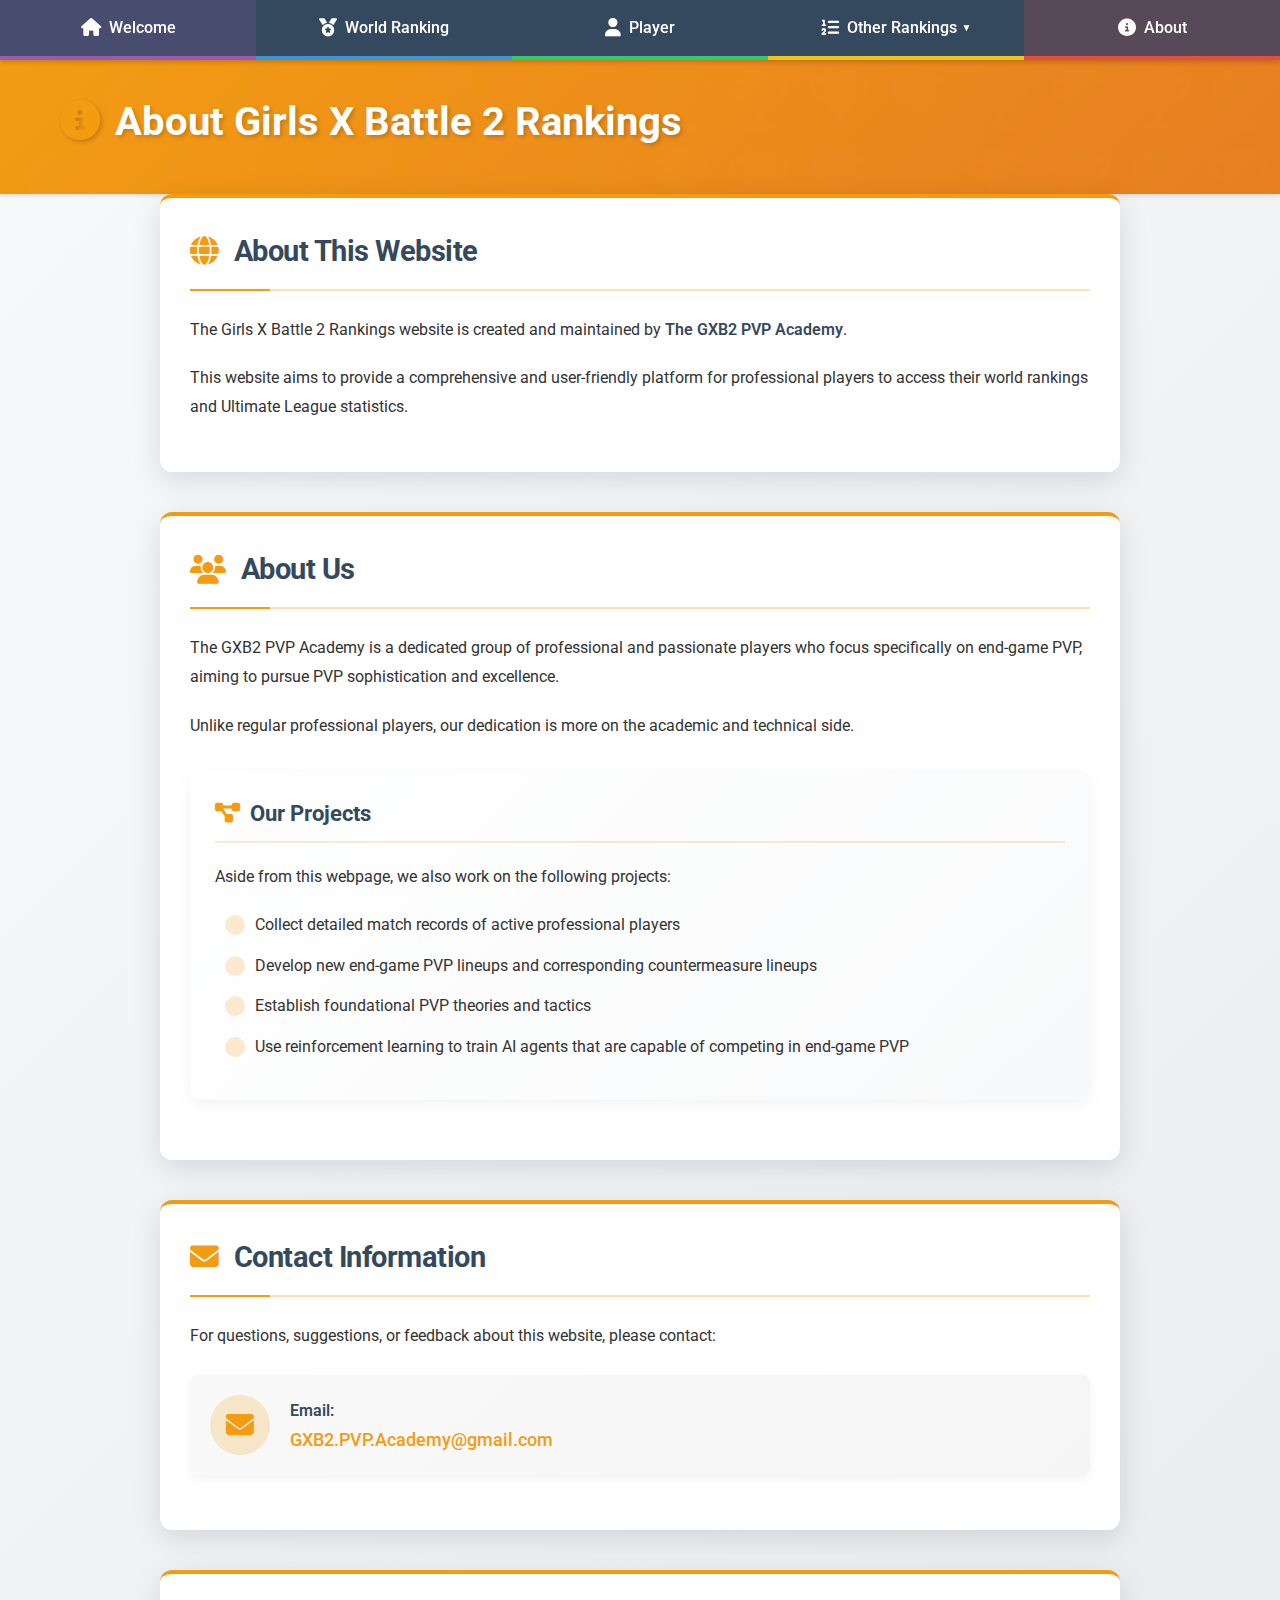
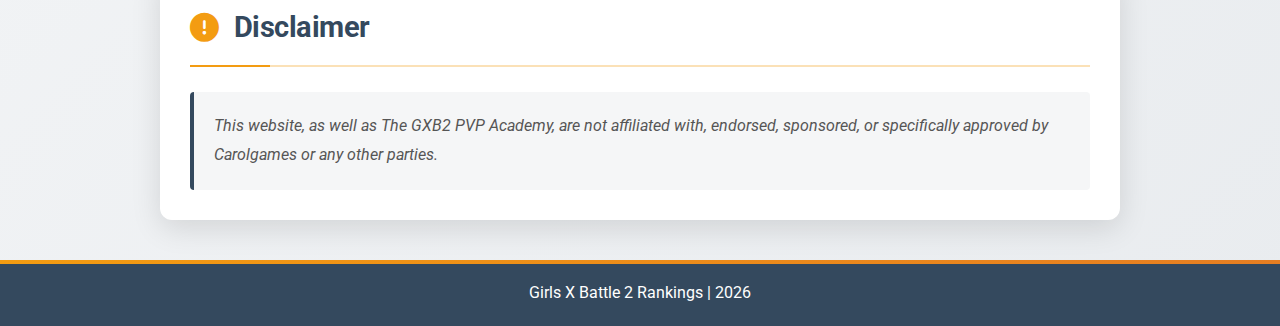
==== commit c4940445: "Wording updates" ====
--- a/about.html
+++ b/about.html
@@ -191,10 +191,22 @@
         
         .contact-details {
             flex-grow: 1;
+            overflow-wrap: break-word; /* Enable word breaking for long content */
+            word-wrap: break-word; /* For older browsers */
+            word-break: break-word; /* For better handling of long words */
         }
         
         .contact-details p {
             margin: 0;
+        }
+        
+        .contact-details a {
+            word-wrap: break-word; /* Enable email to wrap on small screens */
+            overflow-wrap: break-word;
+            word-break: break-word; 
+            hyphens: auto; /* Add hyphens when breaking words */
+            display: inline-block; /* Allow full width for wrapping */
+            max-width: 100%; /* Ensure it doesn't overflow its container */
         }
         
         /* Disclaimer box */
@@ -271,7 +283,7 @@
 
     <header>
         <div class="container">
-            <h1><i class="fas fa-info-circle" style="color: var(--primary); margin-right: 15px;"></i>About GXB2 Rankings</h1>
+            <h1><i class="fas fa-info-circle" style="color: var(--primary); margin-right: 15px;"></i>About Girls X Battle 2 Rankings</h1>
         </div>
     </header>
     
